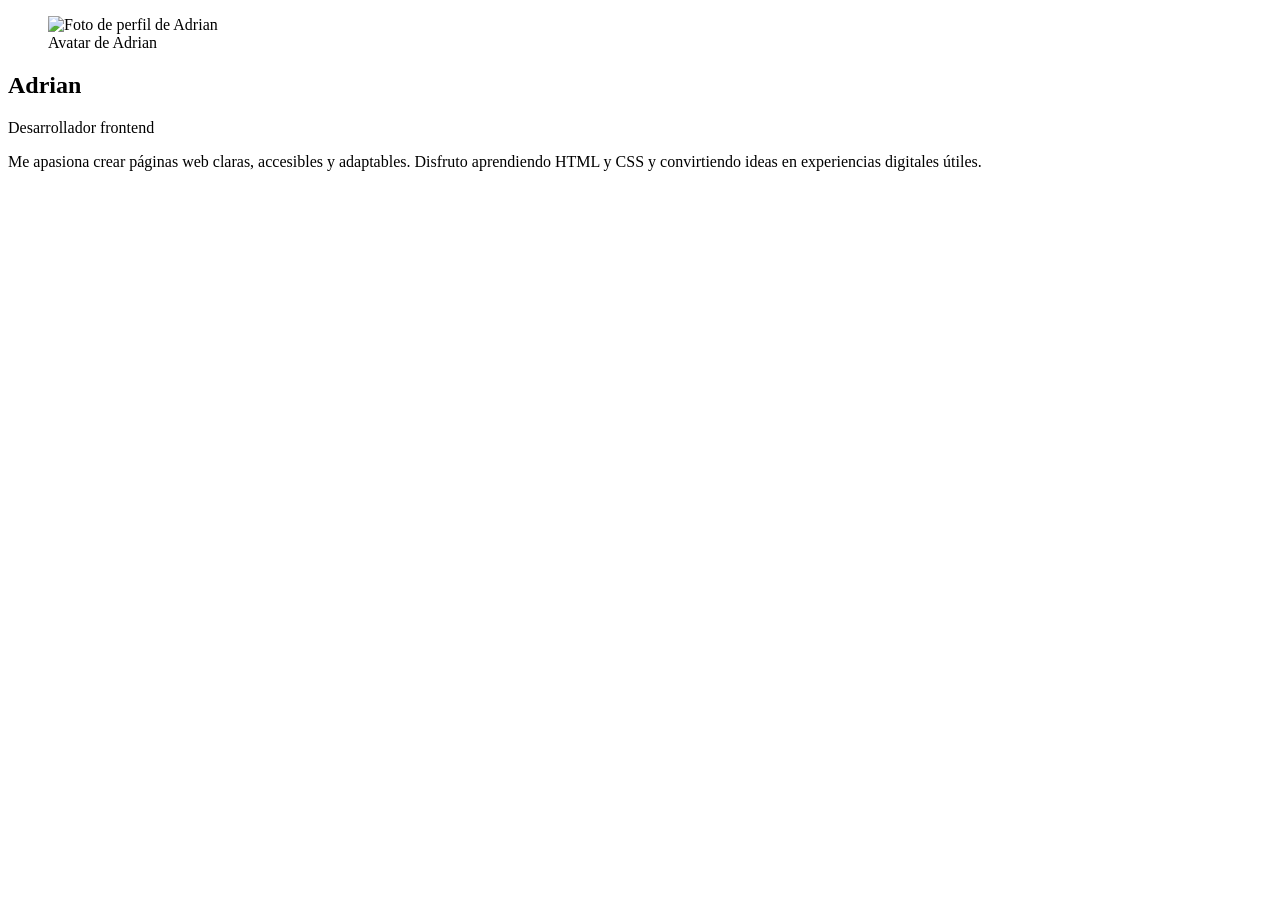
==== profiles/Adrian.html @ 577b9660 "Añado estructura inicial e informacion personal" ====
<!DOCTYPE html>
<html lang="es">
<head>
    <meta charset="UTF-8">
    <meta name="viewport" content="width=device-width, initial-scale=1.0">
    <title>Adrian | Perfil personal</title>
</head>
<body>
    <main>
        <section aria-labelledby="nombre">
            <figure>
                <img src="https://avatars.githubusercontent.com/u/335915840?v=4" alt="Foto de perfil de Adrian">
                <figcaption>Avatar de Adrian</figcaption>
            </figure>
            <h1 id="nombre">Adrian</h1>
            <p>Desarrollador frontend</p>
            <p>
                Me apasiona crear páginas web claras, accesibles y adaptables.
                Disfruto aprendiendo HTML y CSS y convirtiendo ideas en experiencias
                digitales útiles.
            </p>
        </section>
    </main>
</body>
</html>
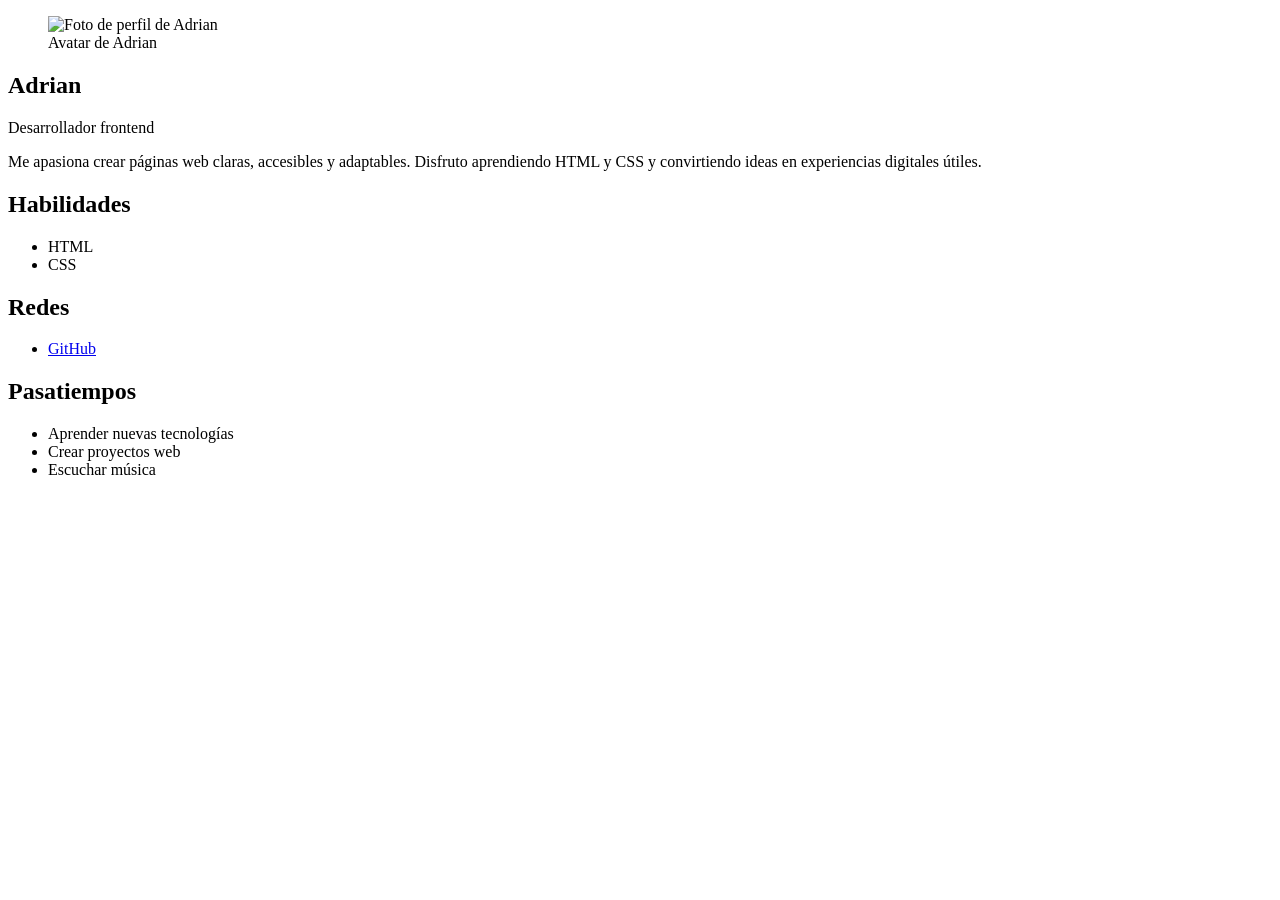
==== commit 330ac15a: "feat: add lista de habilidades y redes sociales al perfil de Nombre" ====
--- a/profiles/Adrian.html
+++ b/profiles/Adrian.html
@@ -20,6 +20,27 @@
                 digitales útiles.
             </p>
         </section>
+        <section aria-labelledby="habilidades">
+            <h2 id="habilidades">Habilidades</h2>
+            <ul>
+                <li>HTML</li>
+                <li>CSS</li>
+            </ul>
+        </section>
+        <section aria-labelledby="redes">
+            <h2 id="redes">Redes</h2>
+            <ul>
+                <li><a href="https://github.com/Adrianflopp" target="_blank" rel="noopener noreferrer">GitHub</a></li>
+            </ul>
+        </section>
+        <section aria-labelledby="pasatiempos">
+            <h2 id="pasatiempos">Pasatiempos</h2>
+            <ul>
+                <li>Aprender nuevas tecnologías</li>
+                <li>Crear proyectos web</li>
+                <li>Escuchar música</li>
+            </ul>
+        </section>
     </main>
 </body>
 </html>
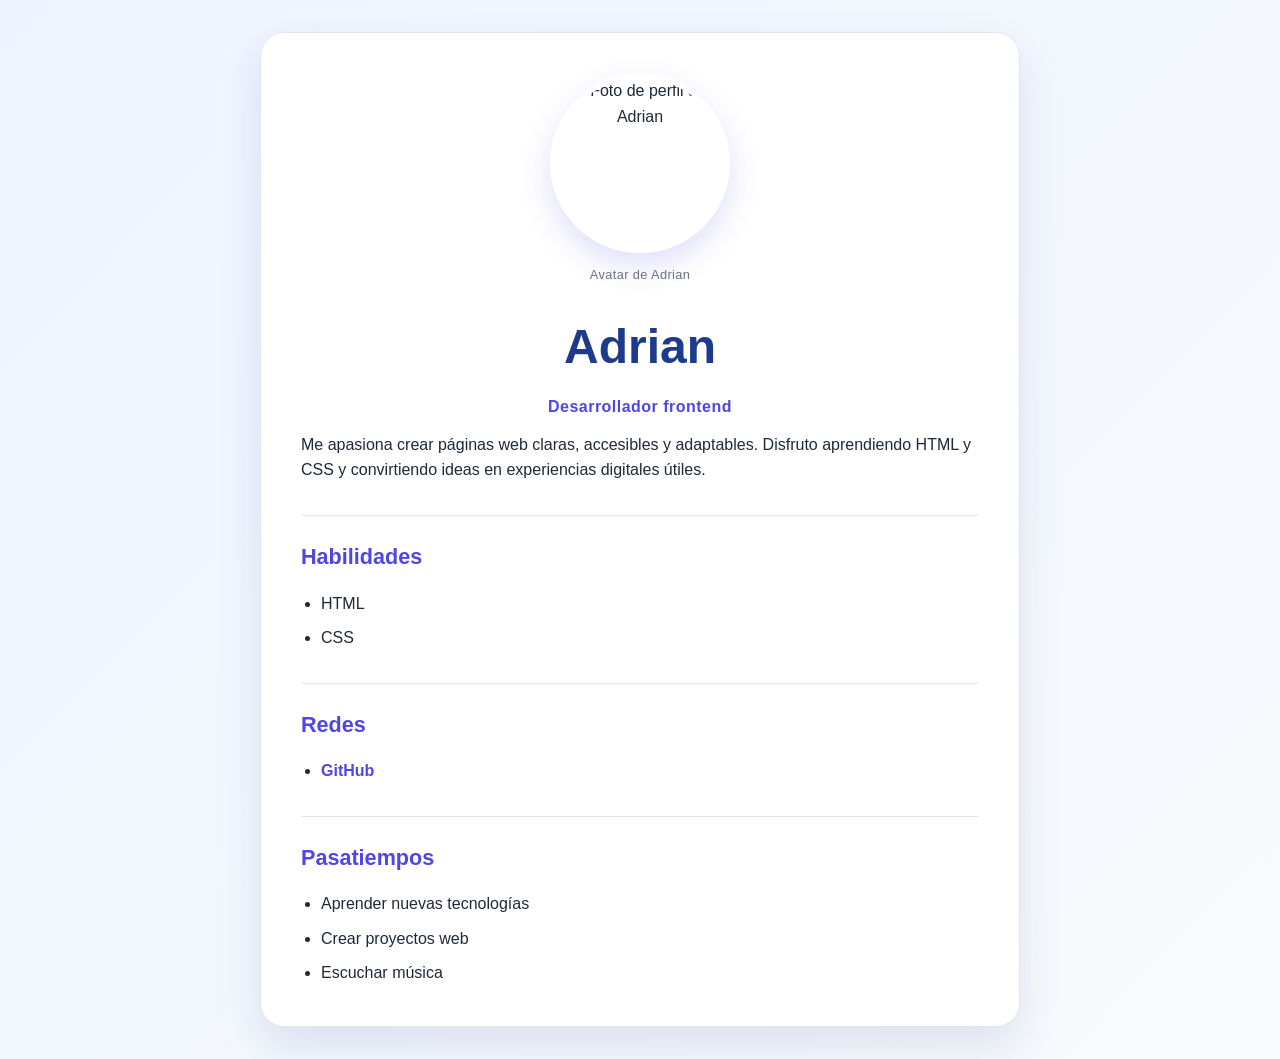
==== commit bd4c1ab6: "style: add hoja de estilos personalizada para el perfil de Adrian" ====
--- a/profiles/Adrian.html
+++ b/profiles/Adrian.html
@@ -4,6 +4,7 @@
     <meta charset="UTF-8">
     <meta name="viewport" content="width=device-width, initial-scale=1.0">
     <title>Adrian | Perfil personal</title>
+    <link rel="stylesheet" href="../styles/Adrian.css">
 </head>
 <body>
     <main>
--- a/styles/Adrian.css
+++ b/styles/Adrian.css
@@ -0,0 +1,142 @@
+:root {
+    --background: #f4f7fb;
+    --card-bg: #ffffff;
+    --primary: #1e3a8a;
+    --secondary: #4f46e5;
+    --text: #1f2937;
+    --muted: #6b7280;
+    --border: #dfe7f5;
+    --shadow: rgba(30, 58, 138, 0.12);
+}
+
+* {
+    box-sizing: border-box;
+}
+
+body {
+    margin: 0;
+    min-height: 100vh;
+    display: grid;
+    place-items: center;
+    padding: 2rem;
+    background: linear-gradient(135deg, #eef4ff 0%, #f8fafc 100%);
+    color: var(--text);
+    font-family: Arial, Helvetica, sans-serif;
+    line-height: 1.6;
+}
+
+main {
+    width: min(100%, 760px);
+    background: var(--card-bg);
+    border: 1px solid var(--border);
+    border-radius: 24px;
+    box-shadow: 0 20px 45px var(--shadow);
+    padding: 2.5rem;
+}
+
+section {
+    margin-top: 2rem;
+    padding-top: 1.5rem;
+    border-top: 1px solid var(--border);
+}
+
+section:first-of-type {
+    margin-top: 0;
+    padding-top: 0;
+    border-top: none;
+}
+
+figure {
+    margin: 0 0 1.5rem;
+    text-align: center;
+}
+
+img {
+    width: 180px;
+    height: 180px;
+    object-fit: cover;
+    border-radius: 50%;
+    border: 5px solid #ffffff;
+    box-shadow: 0 12px 30px rgba(79, 70, 229, 0.18);
+    display: block;
+    margin: 0 auto;
+}
+
+figcaption {
+    margin-top: 0.75rem;
+    color: var(--muted);
+    font-size: 0.8rem;
+    letter-spacing: 0.03em;
+}
+
+h1 {
+    margin: 0;
+    font-size: clamp(2.2rem, 5vw, 3rem);
+    color: var(--primary);
+    text-align: center;
+}
+
+h2 {
+    margin: 0 0 1rem;
+    font-size: 1.35rem;
+    color: var(--secondary);
+}
+
+p {
+    margin: 0.75rem 0 0;
+    font-size: 1rem;
+    color: var(--text);
+}
+
+main > section:nth-of-type(1) > p:nth-of-type(1) {
+    margin-top: 0.5rem;
+    text-align: center;
+    font-weight: 700;
+    letter-spacing: 0.03em;
+    color: var(--secondary);
+}
+
+ul {
+    margin: 0;
+    padding-left: 1.25rem;
+    display: grid;
+    gap: 0.55rem;
+}
+
+li {
+    color: var(--text);
+    font-size: 1rem;
+}
+
+a {
+    color: var(--secondary);
+    text-decoration: none;
+    font-weight: 600;
+    transition: color 0.2s ease;
+}
+
+a:hover,
+a:focus-visible {
+    color: var(--primary);
+    text-decoration: underline;
+}
+
+@media (max-width: 600px) {
+    body {
+        padding: 1rem;
+    }
+
+    main {
+        padding: 1.5rem 1.25rem;
+        border-radius: 18px;
+    }
+
+    img {
+        width: 140px;
+        height: 140px;
+    }
+
+    ul {
+        padding-left: 1rem;
+    }
+}
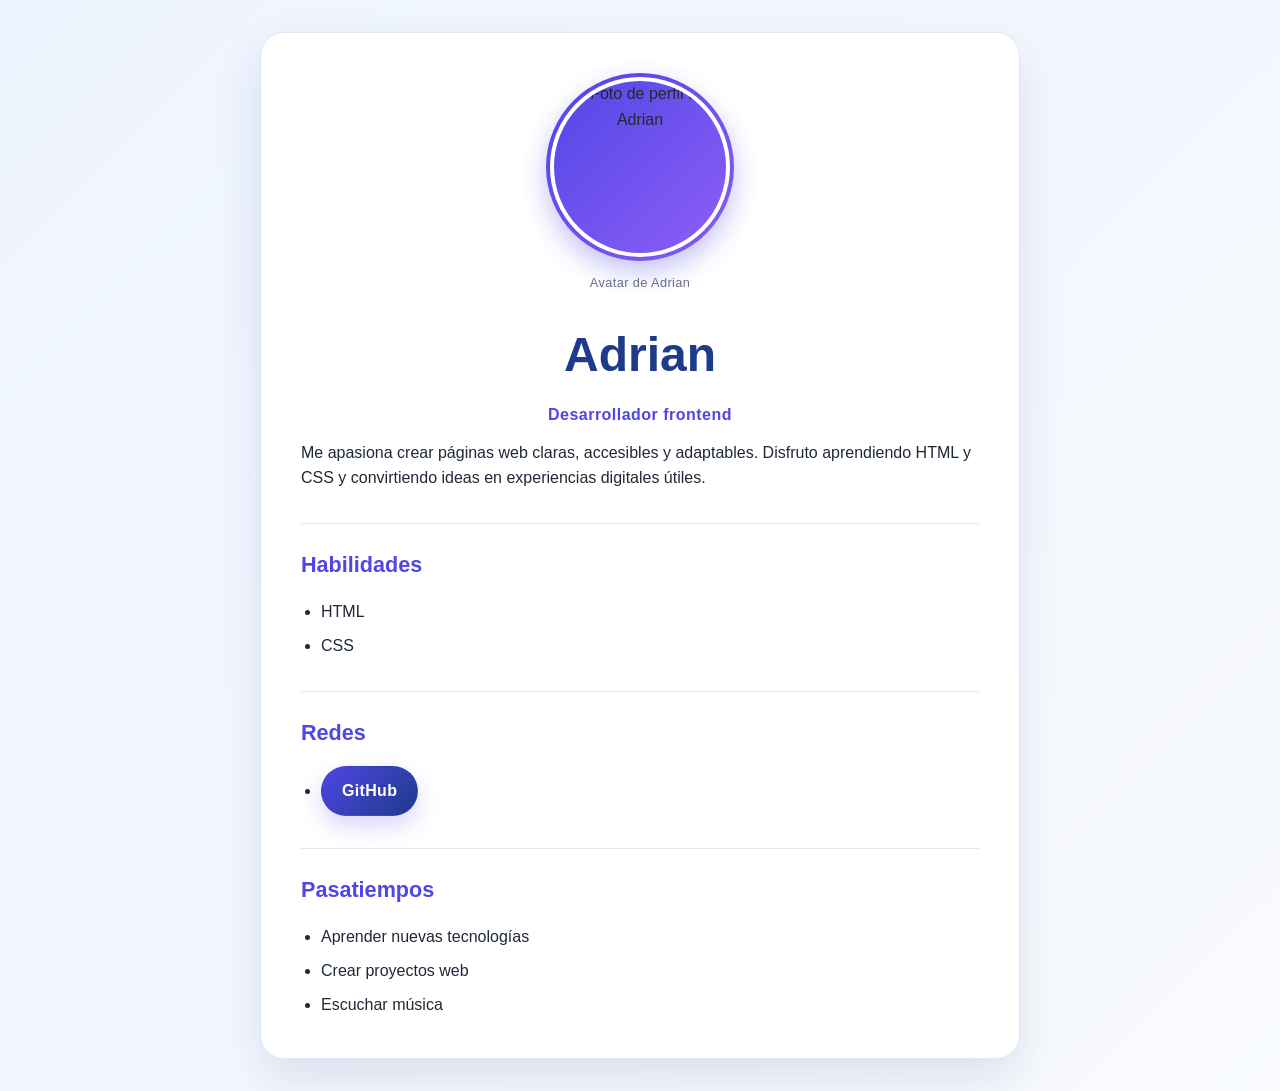
==== commit 3c68b0bf: "style: add hoja de estilos personalizada para el perfil de Adrian" ====
--- a/profiles/Adrian.html
+++ b/profiles/Adrian.html
@@ -10,7 +10,9 @@
     <main>
         <section aria-labelledby="nombre">
             <figure>
-                <img src="https://avatars.githubusercontent.com/u/335915840?v=4" alt="Foto de perfil de Adrian">
+                <div class="media-frame">
+                    <img src="https://avatars.githubusercontent.com/u/335915840?v=4" alt="Foto de perfil de Adrian">
+                </div>
                 <figcaption>Avatar de Adrian</figcaption>
             </figure>
             <h1 id="nombre">Adrian</h1>
@@ -31,7 +33,7 @@
         <section aria-labelledby="redes">
             <h2 id="redes">Redes</h2>
             <ul>
-                <li><a href="https://github.com/Adrianflopp" target="_blank" rel="noopener noreferrer">GitHub</a></li>
+                <li><a class="utility-button" href="https://github.com/Adrianflopp" target="_blank" rel="noopener noreferrer">GitHub</a></li>
             </ul>
         </section>
         <section aria-labelledby="pasatiempos">
--- a/styles/Adrian.css
+++ b/styles/Adrian.css
@@ -140,3 +140,59 @@
         padding-left: 1rem;
     }
 }
+
+/* Utilidades reutilizables */
+.utility-button {
+    display: inline-flex;
+    align-items: center;
+    justify-content: center;
+    padding: 0.7rem 1.25rem;
+    border-radius: 999px;
+    border: 1px solid rgba(79, 70, 229, 0.2);
+    background: linear-gradient(135deg, #4f46e5 0%, #1e3a8a 100%);
+    color: #ffffff;
+    text-decoration: none;
+    font-weight: 700;
+    letter-spacing: 0.02em;
+    box-shadow: 0 10px 22px rgba(79, 70, 229, 0.22);
+    transition: transform 0.25s ease, box-shadow 0.25s ease, filter 0.25s ease;
+}
+
+.utility-button:hover,
+.utility-button:focus-visible {
+    transform: translateY(-2px);
+    box-shadow: 0 14px 28px rgba(79, 70, 229, 0.28);
+    filter: brightness(1.05);
+}
+
+.media-frame {
+    position: relative;
+    display: inline-block;
+    padding: 4px;
+    border-radius: 50%;
+    background: linear-gradient(135deg, #4f46e5, #8b5cf6, #1e3a8a);
+    background-size: 180% 180%;
+    animation: border-flow 4s ease infinite;
+    box-shadow: 0 10px 26px rgba(79, 70, 229, 0.2);
+}
+
+.media-frame img {
+    display: block;
+    width: 180px;
+    height: 180px;
+    object-fit: cover;
+    border-radius: 50%;
+    border: 4px solid #ffffff;
+}
+
+@keyframes border-flow {
+    0% {
+        background-position: 0% 50%;
+    }
+    50% {
+        background-position: 100% 50%;
+    }
+    100% {
+        background-position: 0% 50%;
+    }
+}
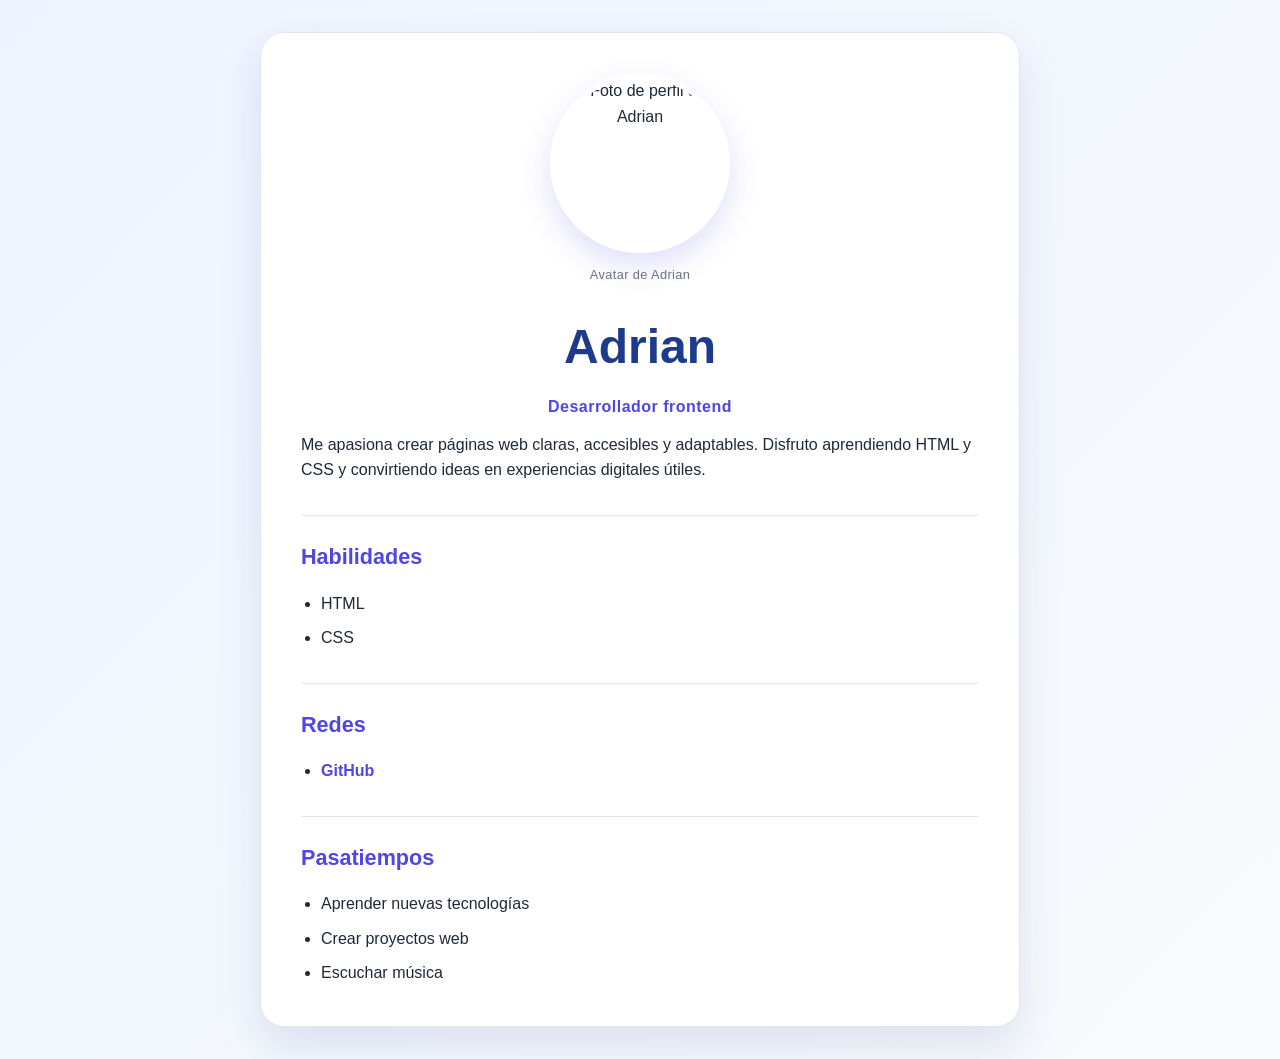
==== commit 69f37018: "Merge branch 'main' into feature/estilos-mohammad" ====
--- a/profiles/Adrian.html
+++ b/profiles/Adrian.html
@@ -10,9 +10,7 @@
     <main>
         <section aria-labelledby="nombre">
             <figure>
-                <div class="media-frame">
-                    <img src="https://avatars.githubusercontent.com/u/335915840?v=4" alt="Foto de perfil de Adrian">
-                </div>
+                <img src="https://avatars.githubusercontent.com/u/335915840?v=4" alt="Foto de perfil de Adrian">
                 <figcaption>Avatar de Adrian</figcaption>
             </figure>
             <h1 id="nombre">Adrian</h1>
@@ -33,7 +31,7 @@
         <section aria-labelledby="redes">
             <h2 id="redes">Redes</h2>
             <ul>
-                <li><a class="utility-button" href="https://github.com/Adrianflopp" target="_blank" rel="noopener noreferrer">GitHub</a></li>
+                <li><a href="https://github.com/Adrianflopp" target="_blank" rel="noopener noreferrer">GitHub</a></li>
             </ul>
         </section>
         <section aria-labelledby="pasatiempos">
--- a/styles/Adrian.css
+++ b/styles/Adrian.css
@@ -140,59 +140,3 @@
         padding-left: 1rem;
     }
 }
-
-/* Utilidades reutilizables */
-.utility-button {
-    display: inline-flex;
-    align-items: center;
-    justify-content: center;
-    padding: 0.7rem 1.25rem;
-    border-radius: 999px;
-    border: 1px solid rgba(79, 70, 229, 0.2);
-    background: linear-gradient(135deg, #4f46e5 0%, #1e3a8a 100%);
-    color: #ffffff;
-    text-decoration: none;
-    font-weight: 700;
-    letter-spacing: 0.02em;
-    box-shadow: 0 10px 22px rgba(79, 70, 229, 0.22);
-    transition: transform 0.25s ease, box-shadow 0.25s ease, filter 0.25s ease;
-}
-
-.utility-button:hover,
-.utility-button:focus-visible {
-    transform: translateY(-2px);
-    box-shadow: 0 14px 28px rgba(79, 70, 229, 0.28);
-    filter: brightness(1.05);
-}
-
-.media-frame {
-    position: relative;
-    display: inline-block;
-    padding: 4px;
-    border-radius: 50%;
-    background: linear-gradient(135deg, #4f46e5, #8b5cf6, #1e3a8a);
-    background-size: 180% 180%;
-    animation: border-flow 4s ease infinite;
-    box-shadow: 0 10px 26px rgba(79, 70, 229, 0.2);
-}
-
-.media-frame img {
-    display: block;
-    width: 180px;
-    height: 180px;
-    object-fit: cover;
-    border-radius: 50%;
-    border: 4px solid #ffffff;
-}
-
-@keyframes border-flow {
-    0% {
-        background-position: 0% 50%;
-    }
-    50% {
-        background-position: 100% 50%;
-    }
-    100% {
-        background-position: 0% 50%;
-    }
-}
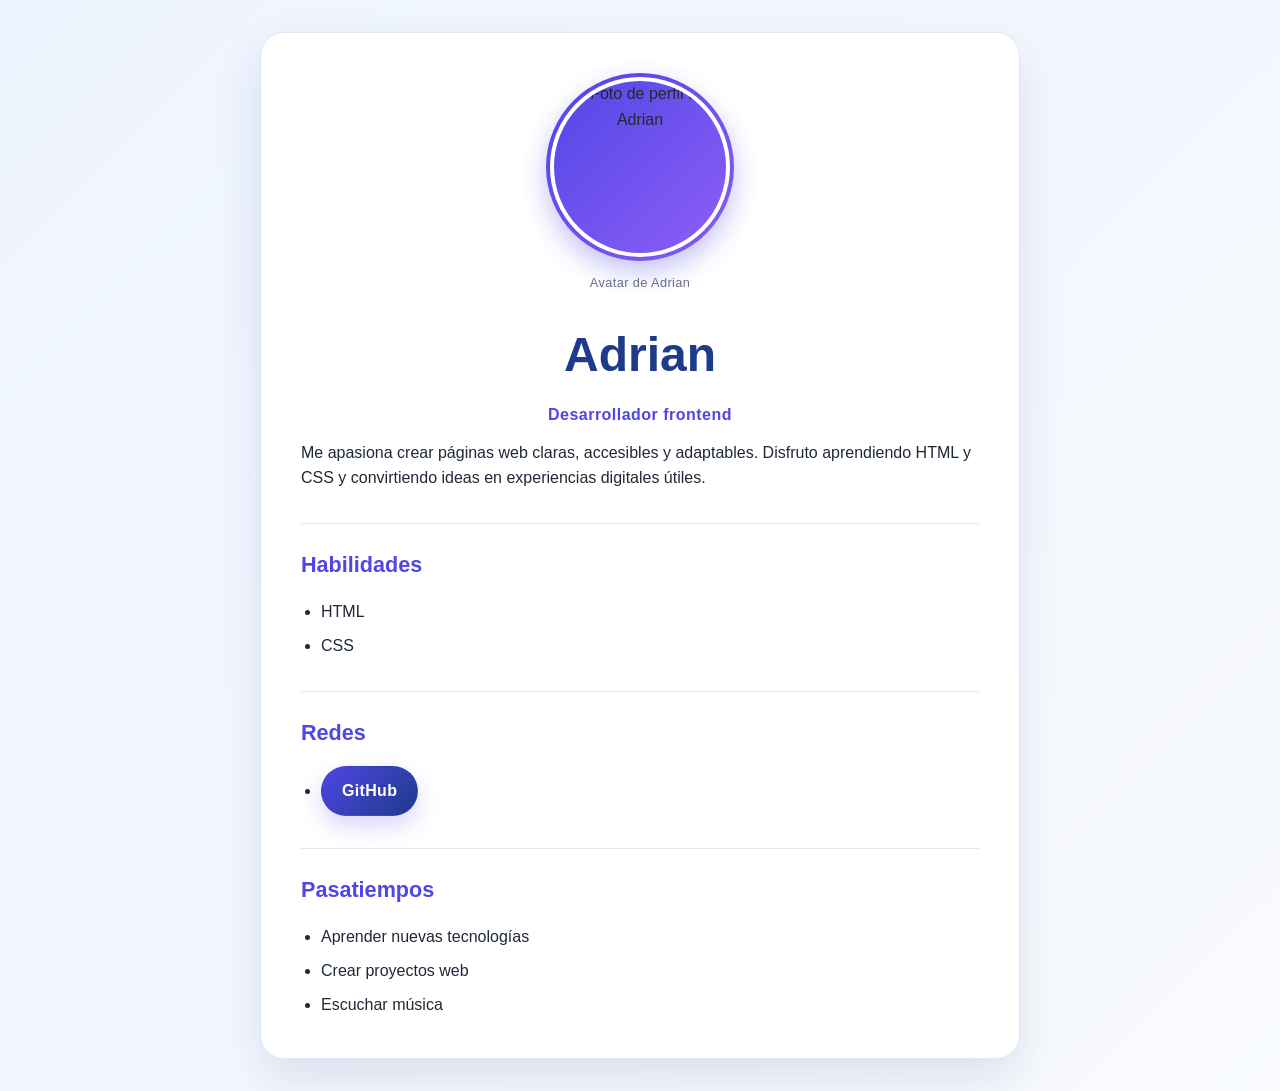
==== commit 8d9811d4: "Merge pull request #15 from Adrianflopp/feature/estilos-Adrian style: add hoja de estilos personaliz" ====
--- a/profiles/Adrian.html
+++ b/profiles/Adrian.html
@@ -10,7 +10,9 @@
     <main>
         <section aria-labelledby="nombre">
             <figure>
-                <img src="https://avatars.githubusercontent.com/u/335915840?v=4" alt="Foto de perfil de Adrian">
+                <div class="media-frame">
+                    <img src="https://avatars.githubusercontent.com/u/335915840?v=4" alt="Foto de perfil de Adrian">
+                </div>
                 <figcaption>Avatar de Adrian</figcaption>
             </figure>
             <h1 id="nombre">Adrian</h1>
@@ -31,7 +33,7 @@
         <section aria-labelledby="redes">
             <h2 id="redes">Redes</h2>
             <ul>
-                <li><a href="https://github.com/Adrianflopp" target="_blank" rel="noopener noreferrer">GitHub</a></li>
+                <li><a class="utility-button" href="https://github.com/Adrianflopp" target="_blank" rel="noopener noreferrer">GitHub</a></li>
             </ul>
         </section>
         <section aria-labelledby="pasatiempos">
--- a/styles/Adrian.css
+++ b/styles/Adrian.css
@@ -140,3 +140,59 @@
         padding-left: 1rem;
     }
 }
+
+/* Utilidades reutilizables */
+.utility-button {
+    display: inline-flex;
+    align-items: center;
+    justify-content: center;
+    padding: 0.7rem 1.25rem;
+    border-radius: 999px;
+    border: 1px solid rgba(79, 70, 229, 0.2);
+    background: linear-gradient(135deg, #4f46e5 0%, #1e3a8a 100%);
+    color: #ffffff;
+    text-decoration: none;
+    font-weight: 700;
+    letter-spacing: 0.02em;
+    box-shadow: 0 10px 22px rgba(79, 70, 229, 0.22);
+    transition: transform 0.25s ease, box-shadow 0.25s ease, filter 0.25s ease;
+}
+
+.utility-button:hover,
+.utility-button:focus-visible {
+    transform: translateY(-2px);
+    box-shadow: 0 14px 28px rgba(79, 70, 229, 0.28);
+    filter: brightness(1.05);
+}
+
+.media-frame {
+    position: relative;
+    display: inline-block;
+    padding: 4px;
+    border-radius: 50%;
+    background: linear-gradient(135deg, #4f46e5, #8b5cf6, #1e3a8a);
+    background-size: 180% 180%;
+    animation: border-flow 4s ease infinite;
+    box-shadow: 0 10px 26px rgba(79, 70, 229, 0.2);
+}
+
+.media-frame img {
+    display: block;
+    width: 180px;
+    height: 180px;
+    object-fit: cover;
+    border-radius: 50%;
+    border: 4px solid #ffffff;
+}
+
+@keyframes border-flow {
+    0% {
+        background-position: 0% 50%;
+    }
+    50% {
+        background-position: 100% 50%;
+    }
+    100% {
+        background-position: 0% 50%;
+    }
+}
